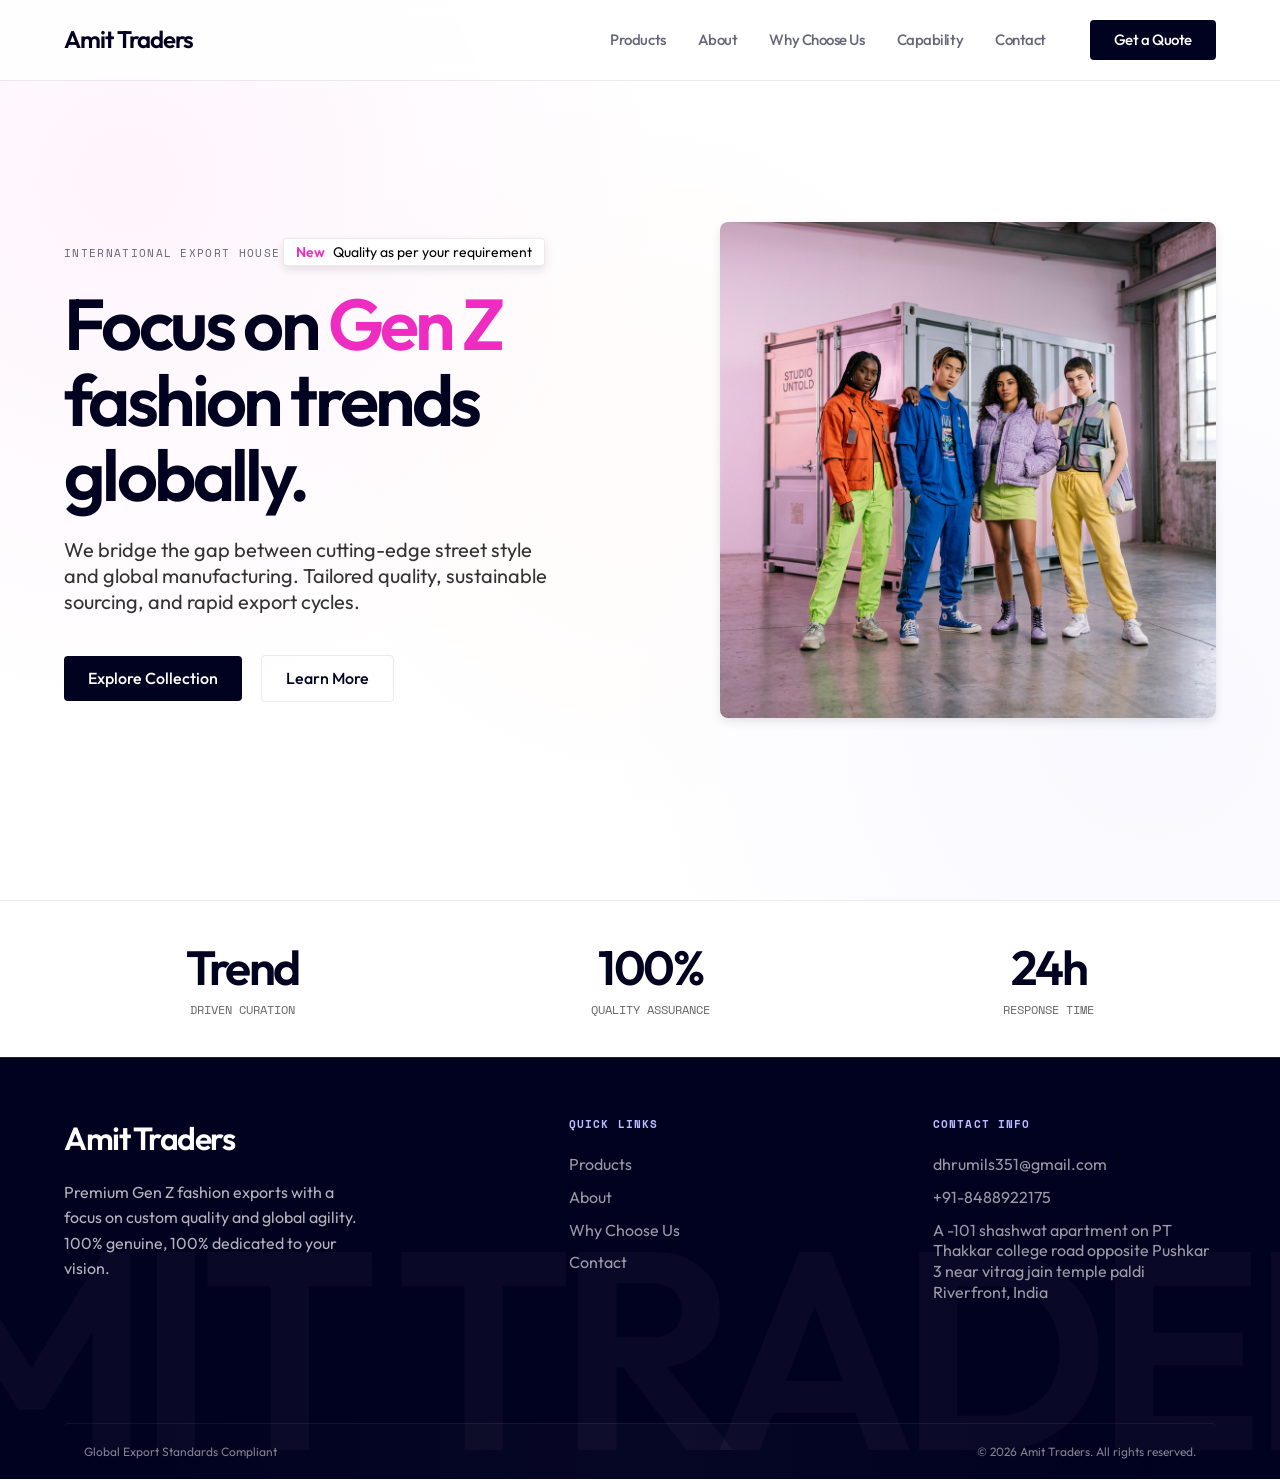
==== index.html @ be4467d7 "Amit Traders Business" ====
<!doctype html>
<html lang="en">
  <head>
    <meta charset="UTF-8" />
    <meta name="viewport" content="width=device-width, initial-scale=1.0" />
    <title>Amit Traders | Premium Gen Z Fashion Exports</title>
    <meta
      name="description"
      content="Leading export business focusing on high-quality Gen Z fashion. Quality as per your requirement, delivered globally."
    />
    <link rel="icon" type="image/png" href="assets/favicon.ico">
    <link rel="stylesheet" href="index.css" />
  </head>

  <body>
    <nav>
      <div class="logo">
        <a href="index.html" style="text-decoration: none; color: inherit"
          >Amit Traders</a
        >
      </div>
      <div class="nav-links">
        <a href="products.html">Products</a>
        <a href="about.html">About</a>
        <a href="why-choose-us.html">Why Choose Us</a>
        <a href="export-capability.html">Capability</a>
        <a href="contact.html">Contact</a>
        <a href="contact.html" class="btn btn-primary">Get a Quote</a>
      </div>
    </nav>

    <main>
      <section class="hero">
        <div class="hero-content">
          <div class="hero-text animate-on-scroll">
            <div class="mono-label">International Export House</div>
            <div class="quality-badge">
              <span>New</span> Quality as per your requirement
            </div>
            <h1>
              Focus on
              <span style="color: var(--color-magenta)">Gen Z</span> fashion
              trends globally.
            </h1>
            <p>
              We bridge the gap between cutting-edge street style and global
              manufacturing. Tailored quality, sustainable sourcing, and rapid
              export cycles.
            </p>
            <div class="hero-btns">
              <a href="#explore" class="btn btn-primary">Explore Collection</a>
              <a href="#about" class="btn btn-secondary">Learn More</a>
            </div>
          </div>
          <div class="hero-image-container animate-on-scroll scale-up">
            <img
              src="assets/hero_fashion.png"
              alt="Modern Gen Z fashion models in aesthetic setting"
              id="hero-img"
            />
          </div>
        </div>
      </section>

      <section class="stats-bar animate-on-scroll">
        <div class="stats-container stagger-container">
          <div class="stat-item animate-on-scroll">
            <h3>Trend</h3>
            <p>Driven Curation</p>
          </div>
          <div class="stat-item animate-on-scroll">
            <h3>100%</h3>
            <p>Quality Assurance</p>
          </div>
          <div class="stat-item animate-on-scroll">
            <h3>24h</h3>
            <p>Response Time</p>
          </div>
        </div>
      </section>
    </main>

    <footer class="animate-on-scroll">
      <div class="footer-bg-text">AMIT TRADERS</div>
      <div class="footer-container stagger-container">
        <div class="footer-col animate-on-scroll">
          <div class="footer-logo">Amit Traders</div>
          <p class="footer-desc">
            Premium Gen Z fashion exports with a focus on custom quality and
            global agility. 100% genuine, 100% dedicated to your vision.
          </p>
        </div>
        <div class="footer-col animate-on-scroll">
          <h4>Quick Links</h4>
          <ul class="footer-links">
            <li><a href="products.html">Products</a></li>
            <li><a href="about.html">About</a></li>
            <li><a href="why-choose-us.html">Why Choose Us</a></li>
            <li><a href="contact.html">Contact</a></li>
          </ul>
        </div>
        <div class="footer-col animate-on-scroll">
          <h4>Contact Info</h4>
          <p style="opacity: 0.6; margin-bottom: 12px">dhrumils351@gmail.com</p>
          <p style="opacity: 0.6; margin-bottom: 12px">+91-8488922175</p>
          <p style="opacity: 0.6">A -101 shashwat apartment on PT Thakkar college road opposite Pushkar 3 near vitrag jain temple paldi Riverfront, India</p>
        </div>
      </div>
      <div class="footer-bottom animate-on-scroll">
        <div>Global Export Standards Compliant</div>
        <div>© 2026 Amit Traders. All rights reserved.</div>
      </div>
    </footer>

    <script src="index.js"></script>
  </body>
</html>
---- index.css ----
@import url("https://fonts.googleapis.com/css2?family=Outfit:wght@400;500;600&family=Space+Mono:wght@400;700&display=swap");

:root {
    --color-white: #ffffff;
    --color-dark-blue: #010120;
    --color-magenta: #ef2cc1;
    --color-orange: #fc4c02;
    --color-lavender: #bdbbff;
    --color-border-light: rgba(0, 0, 0, 0.08);
    --color-border-dark: rgba(255, 255, 255, 0.12);
    --shadow-blue: rgba(1, 1, 32, 0.1) 0px 4px 10px;
    --glass-light: rgba(255, 255, 255, 0.12);
    --font-primary: "Outfit", sans-serif;
    --font-mono: "Space Mono", monospace;
}

* {
    margin: 0;
    padding: 0;
    box-sizing: border-box;
}

body {
    font-family: var(--font-primary);
    background-color: var(--color-white);
    color: #000;
    line-height: 1.3;
    overflow-x: hidden;
}

/* Animation Utility Classes */
.animate-on-scroll {
    opacity: 0;
    transform: translateY(40px);
    transition: all 1s cubic-bezier(0.2, 0.8, 0.2, 1);
    will-change: transform, opacity;
}

.animate-on-scroll.slide-left {
    transform: translateX(-40px);
}

.animate-on-scroll.slide-right {
    transform: translateX(40px);
}

.animate-on-scroll.scale-up {
    transform: scale(0.95);
}

.animate-on-scroll.revealed {
    opacity: 1 !important;
    transform: translate(0, 0) scale(1) !important;
}

/* Typography Utilities */
h1,
h2,
h3,
h4,
.display-text {
    font-weight: 600;
    letter-spacing: -0.05em;
    line-height: 1.1;
    color: var(--color-dark-blue);
}

.mono-label {
    font-family: var(--font-mono);
    text-transform: uppercase;
    font-size: 11px;
    letter-spacing: 0.12em;
    color: var(--color-dark-blue);
    opacity: 0.6;
    margin-bottom: 12px;
    display: inline-block;
}

/* Hero Section */
.hero {
    position: relative;
    min-height: 100vh;
    display: flex;
    align-items: center;
    padding: 120px 5% 80px;
    background:
        radial-gradient(circle at 10% 20%,
            rgba(239, 44, 193, 0.05) 0%,
            transparent 40%),
        radial-gradient(circle at 90% 80%,
            rgba(189, 187, 255, 0.1) 0%,
            transparent 40%),
        radial-gradient(circle at 50% 50%,
            rgba(252, 76, 2, 0.02) 0%,
            transparent 50%);
    overflow: hidden;
}

.hero-content {
    max-width: 1200px;
    margin: 0 auto;
    width: 100%;
    z-index: 2;
    display: grid;
    grid-template-columns: 1.2fr 1fr;
    gap: 60px;
    align-items: center;
}

.hero-text h1 {
    font-size: clamp(3rem, 6vw, 4.5rem);
    line-height: 1.05;
    margin-bottom: 24px;
    color: var(--color-dark-blue);
}

.hero-text p {
    font-size: 1.25rem;
    margin-bottom: 40px;
    opacity: 0.8;
    max-width: 500px;
}

.quality-badge {
    display: inline-flex;
    align-items: center;
    gap: 8px;
    padding: 4px 12px;
    background: var(--color-white);
    border: 1px solid var(--color-border-light);
    border-radius: 4px;
    font-size: 14px;
    margin-bottom: 20px;
    box-shadow: var(--shadow-blue);
}

.quality-badge span {
    color: var(--color-magenta);
    font-weight: 600;
}

/* Buttons */
.btn {
    padding: 12px 24px;
    border-radius: 4px;
    font-size: 16px;
    font-weight: 500;
    cursor: pointer;
    transition: all 0.2s ease;
    text-decoration: none;
    display: inline-block;
}

.btn-primary {
    background-color: var(--color-dark-blue);
    color: var(--color-white);
    border: none;
}

.btn-primary:hover {
    transform: translateY(-2px);
    box-shadow: 0 10px 20px rgba(1, 1, 32, 0.15);
}

.btn-secondary {
    background: transparent;
    color: var(--color-dark-blue);
    border: 1px solid var(--color-border-light);
    margin-left: 16px;
}

/* Image Container */
.hero-image-container {
    position: relative;
    border-radius: 8px;
    overflow: hidden;
    box-shadow: var(--shadow-blue);
}

.hero-image-container img {
    width: 100%;
    height: auto;
    display: block;
    transition: transform 0.5s ease;
}

.hero-image-container:hover img {
    transform: scale(1.05);
}

/* Navigation */
nav {
    position: fixed;
    top: 0;
    left: 0;
    width: 100%;
    padding: 20px 5%;
    display: flex;
    justify-content: space-between;
    align-items: center;
    background: rgba(255, 255, 255, 0.8);
    backdrop-filter: blur(10px);
    z-index: 100;
    border-bottom: 1px solid var(--color-border-light);
}

.logo {
    font-size: 24px;
    font-weight: 600;
    color: var(--color-dark-blue);
    letter-spacing: -1px;
}

.nav-links {
    display: flex;
    gap: 32px;
    align-items: center;
}

.nav-links a {
    text-decoration: none;
    color: var(--color-dark-blue);
    font-size: 15px;
    font-weight: 500;
    opacity: 0.6;
    letter-spacing: -0.03em;
    position: relative;
    padding: 8px 0;
    transition: all 0.3s cubic-bezier(0.2, 0.8, 0.2, 1);
}

.nav-links a::after {
    content: "";
    position: absolute;
    bottom: 0;
    left: 50%;
    width: 0;
    height: 1.5px;
    background: var(--color-magenta);
    transition: all 0.3s cubic-bezier(0.2, 0.8, 0.2, 1);
    transform: translateX(-50%);
}

.nav-links a:hover {
    opacity: 1;
    transform: translateY(-1px);
    color: var(--color-dark-blue);
}

.nav-links a:hover::after {
    width: 100%;
}

.nav-links a.btn-primary {
    color: var(--color-white);
    opacity: 1;
    padding: 10px 24px;
    margin-left: 12px;
}

.nav-links a.btn-primary::after {
    display: none;
}

/* Product Page Styles */
.product-hero {
    padding: 160px 5% 80px;
    background: var(--color-white);
    text-align: center;
}

.product-hero h1 {
    font-size: clamp(2.5rem, 5vw, 3.5rem);
    margin-bottom: 16px;
}

.product-grid {
    max-width: 1200px;
    margin: 0 auto 100px;
    display: grid;
    grid-template-columns: repeat(auto-fill, minmax(300px, 1fr));
    gap: 32px;
    padding: 0 5%;
}

.product-card {
    background: var(--color-white);
    border: 1px solid var(--color-border-light);
    border-radius: 8px;
    overflow: hidden;
    transition: all 0.3s ease;
}

.product-card:hover {
    transform: translateY(-8px);
    box-shadow: var(--shadow-blue);
}

.product-img {
    width: 100%;
    height: 350px;
    object-fit: cover;
    object-position: center bottom;
    border-bottom: 1px solid var(--color-border-light);
}

.product-info {
    padding: 24px;
}

.product-info h3 {
    font-size: 1.25rem;
    margin-bottom: 8px;
    color: var(--color-dark-blue);
}

.product-info p {
    font-size: 0.9rem;
    opacity: 0.7;
    margin-bottom: 16px;
}

.tag {
    display: inline-block;
    padding: 2px 8px;
    font-family: var(--font-mono);
    font-size: 10px;
    text-transform: uppercase;
    background: rgba(0, 0, 0, 0.05);
    border-radius: 4px;
    margin-right: 8px;
}

/* Quality Detail Section (Dark Theme) */
.quality-detail {
    background-color: var(--color-dark-blue);
    color: var(--color-white);
    padding: 100px 5%;
    display: grid;
    grid-template-columns: 1fr 1fr;
    gap: 80px;
    align-items: center;
}

.quality-detail h2 {
    font-size: 3rem;
    margin-bottom: 24px;
    color: var(--color-white);
}

.quality-detail p {
    font-size: 1.1rem;
    opacity: 0.8;
    margin-bottom: 32px;
    line-height: 1.6;
}

.quality-feature {
    display: flex;
    gap: 16px;
    margin-bottom: 24px;
}

.feature-icon {
    width: 40px;
    height: 40px;
    background: var(--glass-light);
    border: 1px solid var(--color-border-dark);
    display: flex;
    align-items: center;
    justify-content: center;
    border-radius: 4px;
    color: var(--color-lavender);
    flex-shrink: 0;
}

.quality-img-wrap {
    border-radius: 8px;
    overflow: hidden;
    border: 1px solid var(--color-border-dark);
}

.quality-img-wrap img {
    width: 100%;
    display: block;
}

/* Stats Section (Preview for Dual World) */
.stats-bar {
    background: var(--color-white);
    padding: 40px 0;
    border-top: 1px solid var(--color-border-light);
}

.stats-container {
    max-width: 1200px;
    margin: 0 auto;
    display: flex;
    justify-content: space-around;
    text-align: center;
}

.stat-item h3 {
    font-size: 3rem;
    color: var(--color-dark-blue);
    margin-bottom: 8px;
}

.stat-item p {
    font-family: var(--font-mono);
    font-size: 12px;
    text-transform: uppercase;
    opacity: 0.6;
}

/* Responsive */
@media (max-width: 991px) {
    .hero-content {
        grid-template-columns: 1fr;
        text-align: center;
        gap: 40px;
    }

    .hero-text p {
        margin: 0 auto 40px;
    }

    .nav-links {
        display: none;
    }
}

/* About Page Specific Styles */
.about-hero {
    padding: 160px 5% 100px;
    background: var(--color-white);
    text-align: center;
    max-width: 900px;
    margin: 0 auto;
}

.about-hero h1 {
    font-size: clamp(2.5rem, 6vw, 4rem);
    margin-bottom: 24px;
}

.about-grid {
    display: grid;
    grid-template-columns: 1fr 1fr;
    gap: 80px;
    padding: 80px 5%;
    max-width: 1200px;
    margin: 0 auto;
    align-items: center;
}

.about-text h2 {
    font-size: 2.5rem;
    margin-bottom: 24px;
    color: var(--color-dark-blue);
}

.about-text p {
    font-size: 1.1rem;
    opacity: 0.8;
    margin-bottom: 24px;
    line-height: 1.6;
}

.mission-grid {
    display: grid;
    grid-template-columns: repeat(auto-fit, minmax(250px, 1fr));
    gap: 24px;
    padding: 80px 5%;
    background: #fafafa;
}

.mission-card {
    background: var(--color-white);
    padding: 40px;
    border: 1px solid var(--color-border-light);
    border-radius: 8px;
    transition: transform 0.3s ease;
}

.mission-card:hover {
    transform: translateY(-10px);
    box-shadow: var(--shadow-blue);
}

.mission-card h3 {
    font-size: 1.5rem;
    margin-bottom: 16px;
    color: var(--color-dark-blue);
}

.trust-highlight {
    color: var(--color-magenta);
    font-weight: 600;
}


/* Why Choose Us Page Styles */
.why-hero {
    padding: 160px 5% 100px;
    background: var(--color-white);
    display: grid;
    grid-template-columns: 1fr 1fr;
    gap: 80px;
    align-items: center;
    max-width: 1200px;
    margin: 0 auto;
}

.feature-grid {
    display: grid;
    grid-template-columns: repeat(auto-fit, minmax(300px, 1fr));
    gap: 32px;
    padding: 80px 5%;
    max-width: 1200px;
    margin: 0 auto;
}

.feature-card {
    background: var(--color-white);
    padding: 40px;
    border: 1px solid var(--color-border-light);
    border-radius: 8px;
    transition: all 0.3s ease;
    position: relative;
    overflow: hidden;
}

.feature-card::before {
    content: " ";
    position: absolute;
    top: 0;
    left: 0;
    width: 4px;
    height: 100%;
    background: var(--color-magenta);
    opacity: 0;
    transition: opacity 0.3s;
}

.feature-card:hover {
    transform: translateY(-8px);
    box-shadow: var(--shadow-blue);
}

.feature-card:hover::before {
    opacity: 1;
}

.feature-card h3 {
    font-size: 1.5rem;
    margin-bottom: 16px;
    color: var(--color-dark-blue);
}

.workflow-section {
    background: var(--color-dark-blue);
    color: var(--color-white);
    padding: 100px 5%;
    text-align: center;
}

.workflow-grid {
    display: grid;
    grid-template-columns: repeat(3, 1fr);
    gap: 40px;
    max-width: 1000px;
    margin: 60px auto 0;
}

.workflow-item h4 {
    font-family: var(--font-mono);
    color: var(--color-lavender);
    margin-bottom: 12px;
    font-size: 14px;
}

.why-hero h1 {
    font-size: clamp(3rem, 7vw, 4.5rem);
    margin-bottom: 32px;
    line-height: 1.05;
}

.why-text p {
    font-size: 1.25rem;
    line-height: 1.5;
    opacity: 0.8;
    margin-bottom: 48px;
    max-width: 550px;
}


/* Footer Styles */
footer {
    background-color: var(--color-dark-blue);
    color: var(--color-white);
    padding: 60px 5% 40px;
    position: relative;
    overflow: hidden;
    border-top: 1px solid var(--color-border-dark);
}

.footer-container {
    display: grid;
    grid-template-columns: 1.5fr 1fr 1fr;
    gap: 80px;
    max-width: 1200px;
    margin: 0 auto;
    position: relative;
    z-index: 2;
}

.footer-logo {
    font-size: 32px;
    font-weight: 600;
    margin-bottom: 20px;
    letter-spacing: -1.5px;
}

.footer-desc {
    opacity: 0.7;
    line-height: 1.6;
    max-width: 300px;
}

.footer-col h4 {
    color: var(--color-lavender);
    margin-bottom: 24px;
    font-family: var(--font-mono);
    text-transform: uppercase;
    font-size: 11px;
    letter-spacing: 0.1em;
}

.footer-links {
    list-style: none;
}

.footer-links li {
    margin-bottom: 12px;
}

.footer-links a {
    color: var(--color-white);
    text-decoration: none;
    opacity: 0.6;
    transition: opacity 0.2s;
}

.footer-links a:hover {
    opacity: 1;
}

.footer-bottom {
    border-top: 1px solid var(--color-border-dark);
    margin-top: 80px;
    padding-top: 40px;
    display: flex;
    justify-content: space-between;
    font-size: 12px;
    opacity: 0.5;
    max-width: 1200px;
    margin-left: auto;
    margin-right: auto;
}

@media (max-width: 768px) {
    .footer-container {
        grid-template-columns: 1fr;
        gap: 40px;
    }

    .footer-bottom {
        flex-direction: column;
        gap: 20px;
        text-align: center;
    }
}


/* Enhanced Animated Footer */
.footer-bg-text {
    position: absolute;
    bottom: -50px;
    left: 50%;
    transform: translateX(-50%);
    font-size: 22vw;
    font-weight: 600;
    color: rgba(255, 255, 255, 0.03);
    white-space: nowrap;
    pointer-events: none;
    letter-spacing: -0.05em;
    z-index: 1;
    user-select: none;
}

.footer-col {
    position: relative;
    z-index: 2;
}

.footer-links a {
    position: relative;
    display: inline-block;
    transition: all 0.3s cubic-bezier(0.2, 0.8, 0.2, 1);
}

.footer-links a:hover {
    transform: translateX(8px);
    opacity: 1 !important;
}

.footer-links a::after {
    content: " ";
    position: absolute;
    bottom: -2px;
    left: 0;
    width: 0;
    height: 1px;
    background: var(--color-magenta);
    transition: width 0.3s ease;
}

.footer-links a:hover::after {
    width: 100%;
}

.footer-bottom {
    position: relative;
    z-index: 2;
    background: linear-gradient(to right, transparent, rgba(255, 255, 255, 0.05), transparent);
    padding: 20px;
    border-radius: 4px;
}
/* Export Capability Page Styles */
.capability-hero {
    padding: 160px 5% 100px;
    background: var(--color-white);
    display: grid;
    grid-template-columns: 1.2fr 1fr;
    gap: 80px;
    align-items: center;
    max-width: 1200px;
    margin: 0 auto;
}

.readiness-section {
    background: var(--color-dark-blue);
    color: var(--color-white);
    padding: 100px 5%;
}

.readiness-grid {
    display: grid;
    grid-template-columns: repeat(auto-fit, minmax(280px, 1fr));
    gap: 24px;
    max-width: 1200px;
    margin: 60px auto 0;
}

.capability-card {
    background: var(--glass-light);
    border: 1px solid var(--color-border-dark);
    padding: 40px;
    border-radius: 8px;
    transition: all 0.3s ease;
}

.capability-card:hover {
    background: rgba(255, 255, 255, 0.08);
    transform: translateY(-5px);
}

.capability-card h3 {
    color: var(--color-lavender);
    margin-bottom: 16px;
    font-size: 1.5rem;
}

.workflow-highlight {
    background: linear-gradient(90deg, var(--color-magenta), var(--color-orange));
    -webkit-background-clip: text;
    background-clip: text;
    -webkit-text-fill-color: transparent;
    font-weight: 600;
}


/* Contact & Inquiry Page Styles */
.contact-hero {
    padding: 160px 5% 60px;
    background: var(--color-white);
    text-align: center;
}

.contact-layout {
    display: grid;
    grid-template-columns: 1fr 1.5fr;
    gap: 80px;
    max-width: 1200px;
    margin: 0 auto 100px;
    padding: 0 5%;
}

.contact-info-panel {
    background: var(--color-dark-blue);
    color: var(--color-white);
    padding: 60px;
    border-radius: 8px;
}

.contact-method {
    margin-bottom: 40px;
}

.contact-method h4 {
    color: var(--color-lavender);
    font-family: var(--font-mono);
    font-size: 11px;
    text-transform: uppercase;
    margin-bottom: 12px;
}

.contact-method p {
    font-size: 1.5rem;
    font-weight: 500;
}

.inquiry-form-card {
    padding: 60px;
    background: var(--color-white);
    border: 1px solid var(--color-border-light);
    border-radius: 8px;
    box-shadow: var(--shadow-blue);
}

.form-group {
    margin-bottom: 24px;
}

.form-group label {
    display: block;
    font-family: var(--font-mono);
    font-size: 11px;
    text-transform: uppercase;
    margin-bottom: 8px;
    opacity: 0.6;
}

.form-group input, 
.form-group textarea,
.form-group select {
    width: 100%;
    padding: 14px;
    border: 1px solid var(--color-border-light);
    border-radius: 4px;
    font-family: var(--font-primary);
    font-size: 16px;
    transition: border-color 0.3s;
}

.form-group input:focus,
.form-group textarea:focus {
    outline: none;
    border-color: var(--color-magenta);
}

@media (max-width: 991px) {
    .contact-layout {
        grid-template-columns: 1fr;
        gap: 40px;
    }
}


/* Contact Hero Typography Refinement */
.contact-hero h1 {
    font-size: clamp(3rem, 7vw, 4.5rem);
    margin-bottom: 24px;
    line-height: 1.05;
}

.contact-hero p {
    font-size: 1.25rem;
    line-height: 1.7;
    opacity: 0.7;
    max-width: 600px;
    margin: 0 auto;
    letter-spacing: 0.01em;
}
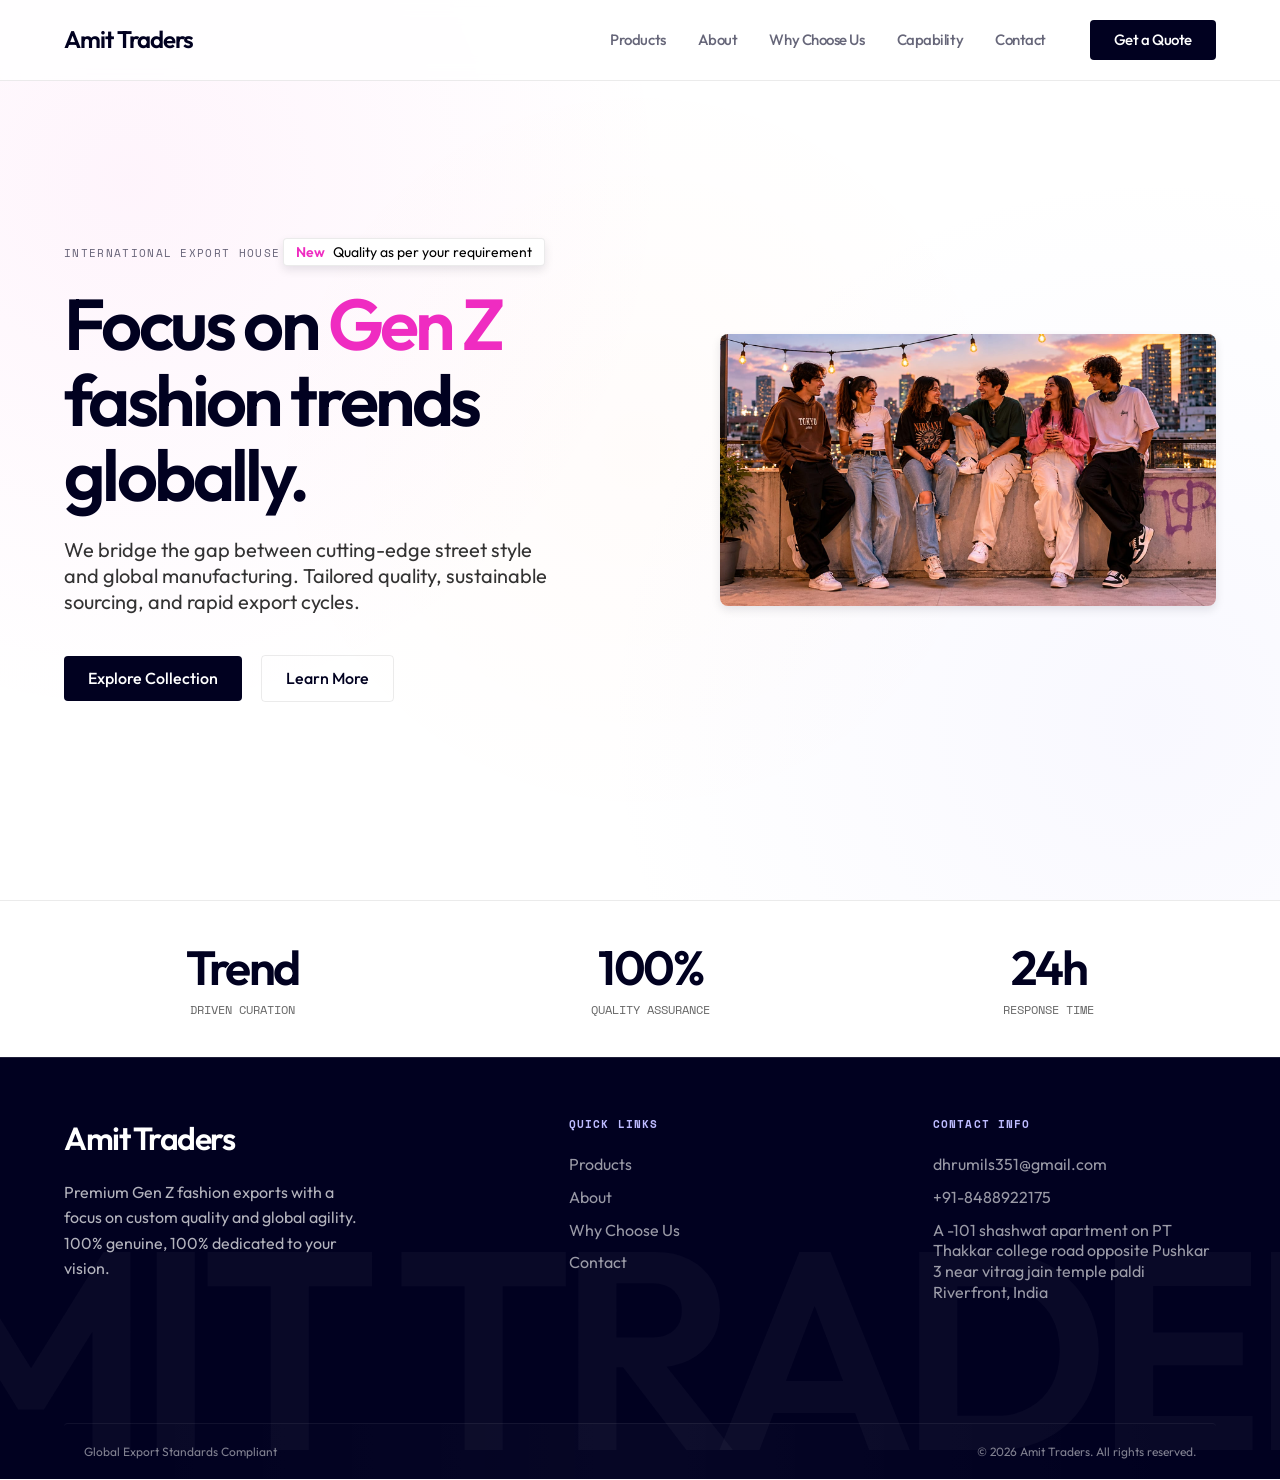
==== commit 8a3282e8: "Updated the Product section" ====
--- a/index.html
+++ b/index.html
@@ -18,6 +18,11 @@
         <a href="index.html" style="text-decoration: none; color: inherit"
           >Amit Traders</a
         >
+      </div>
+      <div class="menu-toggle">
+        <span></span>
+        <span></span>
+        <span></span>
       </div>
       <div class="nav-links">
         <a href="products.html">Products</a>
@@ -54,7 +59,7 @@
           </div>
           <div class="hero-image-container animate-on-scroll scale-up">
             <img
-              src="assets/hero_fashion.png"
+              src="assets/Gen'z_Hero.jpeg"
               alt="Modern Gen Z fashion models in aesthetic setting"
               id="hero-img"
             />
--- a/index.css
+++ b/index.css
@@ -262,6 +262,36 @@
     display: none;
 }
 
+/* Mobile Menu Toggle */
+.menu-toggle {
+    display: none;
+    flex-direction: column;
+    gap: 6px;
+    cursor: pointer;
+    z-index: 1001;
+    padding: 10px;
+}
+
+.menu-toggle span {
+    display: block;
+    width: 28px;
+    height: 2px;
+    background-color: var(--color-dark-blue);
+    transition: all 0.3s cubic-bezier(0.2, 0.8, 0.2, 1);
+}
+
+.menu-toggle.active span:nth-child(1) {
+    transform: translateY(8px) rotate(45deg);
+}
+
+.menu-toggle.active span:nth-child(2) {
+    opacity: 0;
+}
+
+.menu-toggle.active span:nth-child(3) {
+    transform: translateY(-8px) rotate(-45deg);
+}
+
 /* Product Page Styles */
 .product-hero {
     padding: 160px 5% 80px;
@@ -296,14 +326,6 @@
     box-shadow: var(--shadow-blue);
 }
 
-.product-img {
-    width: 100%;
-    height: 350px;
-    object-fit: cover;
-    object-position: center bottom;
-    border-bottom: 1px solid var(--color-border-light);
-}
-
 .product-info {
     padding: 24px;
 }
@@ -320,15 +342,157 @@
     margin-bottom: 16px;
 }
 
-.tag {
-    display: inline-block;
-    padding: 2px 8px;
+.product-img-container {
+    width: 100%;
+    height: 350px;
+    position: relative;
+    overflow: hidden;
+    background-color: #f7f7f9;
+    cursor: pointer;
+    border-bottom: 1px solid var(--color-border-light);
+}
+
+.product-img {
+    width: 100%;
+    height: 100%;
+    object-fit: cover;
+    object-position: center 15%; /* Cropped bottom slightly to remove watermark and focus on fit */
+    transition: opacity 0.3s cubic-bezier(0.4, 0, 0.2, 1), 
+                transform 0.5s cubic-bezier(0.2, 0.8, 0.2, 1),
+                filter 0.4s ease;
+}
+
+.product-img-container:hover .product-img {
+    transform: scale(1.03);
+}
+
+.product-img.switching {
+    opacity: 0.2;
+    transform: scale(0.97);
+}
+
+.color-badge-overlay {
+    position: absolute;
+    top: 16px;
+    left: 16px;
+    background: rgba(1, 1, 32, 0.8);
+    backdrop-filter: blur(8px);
+    -webkit-backdrop-filter: blur(8px);
+    color: var(--color-white);
+    padding: 6px 12px;
+    border-radius: 20px;
     font-family: var(--font-mono);
     font-size: 10px;
     text-transform: uppercase;
-    background: rgba(0, 0, 0, 0.05);
+    letter-spacing: 0.08em;
+    font-weight: 700;
+    box-shadow: 0 4px 12px rgba(0, 0, 0, 0.15);
+    border: 1px solid rgba(255, 255, 255, 0.1);
+    z-index: 5;
+    pointer-events: none;
+    transition: all 0.3s ease;
+}
+
+.image-overlay-hint {
+    position: absolute;
+    inset: 0;
+    background: rgba(1, 1, 32, 0.25);
+    display: flex;
+    align-items: center;
+    justify-content: center;
+    opacity: 0;
+    transition: opacity 0.3s ease;
+    z-index: 4;
+}
+
+.product-img-container:hover .image-overlay-hint {
+    opacity: 1;
+}
+
+.image-overlay-hint span {
+    background: rgba(255, 255, 255, 0.9);
+    color: var(--color-dark-blue);
+    padding: 8px 16px;
+    border-radius: 30px;
+    font-size: 12px;
+    font-weight: 600;
+    letter-spacing: -0.01em;
+    transform: translateY(15px);
+    transition: transform 0.3s cubic-bezier(0.2, 0.8, 0.2, 1);
+    box-shadow: 0 4px 15px rgba(0, 0, 0, 0.15);
+    display: inline-flex;
+    align-items: center;
+    gap: 6px;
+}
+
+.product-img-container:hover .image-overlay-hint span {
+    transform: translateY(0);
+}
+
+.tag-row {
+    margin-bottom: 12px;
+    display: flex;
+    flex-wrap: wrap;
+    gap: 6px;
+}
+
+.tag {
+    display: inline-block;
+    padding: 3px 10px;
+    font-family: var(--font-mono);
+    font-size: 9px;
+    text-transform: uppercase;
+    background: rgba(1, 1, 32, 0.05);
     border-radius: 4px;
-    margin-right: 8px;
+    font-weight: 700;
+    letter-spacing: 0.05em;
+    color: var(--color-dark-blue);
+}
+
+.swatches-section {
+    border-top: 1px solid var(--color-border-light);
+    padding-top: 18px;
+    margin-top: 18px;
+    display: flex;
+    align-items: center;
+    justify-content: space-between;
+    gap: 12px;
+}
+
+.swatches-label {
+    font-size: 13px;
+    font-weight: 500;
+    opacity: 0.7;
+    color: var(--color-dark-blue);
+}
+
+.color-swatches {
+    display: flex;
+    gap: 8px;
+    align-items: center;
+}
+
+.swatch-btn {
+    width: 20px;
+    height: 20px;
+    border-radius: 50%;
+    border: 2px solid var(--color-white);
+    box-shadow: 0 0 0 1px rgba(0, 0, 0, 0.15);
+    cursor: pointer;
+    transition: all 0.25s cubic-bezier(0.2, 0.8, 0.2, 1);
+    position: relative;
+    padding: 0;
+    outline: none;
+}
+
+.swatch-btn:hover {
+    transform: scale(1.2);
+    box-shadow: 0 0 0 1px var(--color-dark-blue);
+}
+
+.swatch-btn.active {
+    transform: scale(1.2);
+    box-shadow: 0 0 0 2px var(--color-magenta);
 }
 
 /* Quality Detail Section (Dark Theme) */
@@ -342,6 +506,19 @@
     align-items: center;
 }
 
+@media (max-width: 991px) {
+    .quality-detail {
+        grid-template-columns: 1fr;
+        gap: 60px;
+        text-align: center;
+    }
+
+    .quality-feature {
+        justify-content: center;
+        text-align: left;
+    }
+}
+
 .quality-detail h2 {
     font-size: 3rem;
     margin-bottom: 24px;
@@ -415,18 +592,73 @@
 
 /* Responsive */
 @media (max-width: 991px) {
+    nav {
+        padding: 15px 5%;
+    }
+
+    .menu-toggle {
+        display: flex;
+    }
+
+    .nav-links {
+        position: fixed;
+        top: 0;
+        right: -100%;
+        width: 80%;
+        height: 100vh;
+        background: var(--color-white);
+        flex-direction: column;
+        justify-content: center;
+        gap: 40px;
+        transition: right 0.5s cubic-bezier(0.2, 0.8, 0.2, 1);
+        box-shadow: -10px 0 30px rgba(0, 0, 0, 0.1);
+        z-index: 1000;
+        padding: 40px;
+    }
+
+    .nav-links.active {
+        right: 0;
+    }
+
+    .nav-links a {
+        font-size: 24px;
+        opacity: 1;
+    }
+
+    .nav-links a.btn-primary {
+        margin-left: 0;
+        width: 100%;
+        text-align: center;
+    }
+
     .hero-content {
         grid-template-columns: 1fr;
         text-align: center;
-        gap: 40px;
+        gap: 60px;
+        padding-top: 40px;
+    }
+
+    .hero-text h1 {
+        font-size: clamp(2.5rem, 8vw, 3.5rem);
     }
 
     .hero-text p {
         margin: 0 auto 40px;
     }
 
-    .nav-links {
-        display: none;
+    .hero-btns {
+        display: flex;
+        flex-direction: column;
+        gap: 16px;
+    }
+
+    .btn-secondary {
+        margin-left: 0;
+    }
+
+    .stats-container {
+        flex-direction: column;
+        gap: 40px;
     }
 }
 
@@ -454,6 +686,14 @@
     align-items: center;
 }
 
+@media (max-width: 991px) {
+    .about-grid {
+        grid-template-columns: 1fr;
+        gap: 60px;
+        text-align: center;
+    }
+}
+
 .about-text h2 {
     font-size: 2.5rem;
     margin-bottom: 24px;
@@ -481,6 +721,12 @@
     border: 1px solid var(--color-border-light);
     border-radius: 8px;
     transition: transform 0.3s ease;
+}
+
+@media (max-width: 768px) {
+    .mission-card {
+        padding: 30px;
+    }
 }
 
 .mission-card:hover {
@@ -510,6 +756,19 @@
     align-items: center;
     max-width: 1200px;
     margin: 0 auto;
+}
+
+@media (max-width: 991px) {
+    .why-hero {
+        grid-template-columns: 1fr;
+        text-align: center;
+        gap: 60px;
+    }
+
+    .why-text p {
+        margin-left: auto;
+        margin-right: auto;
+    }
 }
 
 .feature-grid {
@@ -571,6 +830,12 @@
     gap: 40px;
     max-width: 1000px;
     margin: 60px auto 0;
+}
+
+@media (max-width: 768px) {
+    .workflow-grid {
+        grid-template-columns: 1fr;
+    }
 }
 
 .workflow-item h4 {
@@ -749,6 +1014,14 @@
     margin: 0 auto;
 }
 
+@media (max-width: 991px) {
+    .capability-hero {
+        grid-template-columns: 1fr;
+        text-align: center;
+        gap: 60px;
+    }
+}
+
 .readiness-section {
     background: var(--color-dark-blue);
     color: var(--color-white);
@@ -799,12 +1072,28 @@
 }
 
 .contact-layout {
-    display: grid;
-    grid-template-columns: 1fr 1.5fr;
-    gap: 80px;
     max-width: 1200px;
     margin: 0 auto 100px;
     padding: 0 5%;
+    display: grid;
+    grid-template-columns: 1fr 1.2fr;
+    gap: 80px;
+    align-items: start;
+}
+
+@media (max-width: 991px) {
+    .contact-layout {
+        grid-template-columns: 1fr;
+        gap: 60px;
+    }
+
+    .contact-info-panel, .inquiry-form-card {
+        padding: 40px 20px;
+    }
+
+    .contact-method p {
+        font-size: 1.2rem;
+    }
 }
 
 .contact-info-panel {
@@ -870,13 +1159,6 @@
     border-color: var(--color-magenta);
 }
 
-@media (max-width: 991px) {
-    .contact-layout {
-        grid-template-columns: 1fr;
-        gap: 40px;
-    }
-}
-
 
 /* Contact Hero Typography Refinement */
 .contact-hero h1 {
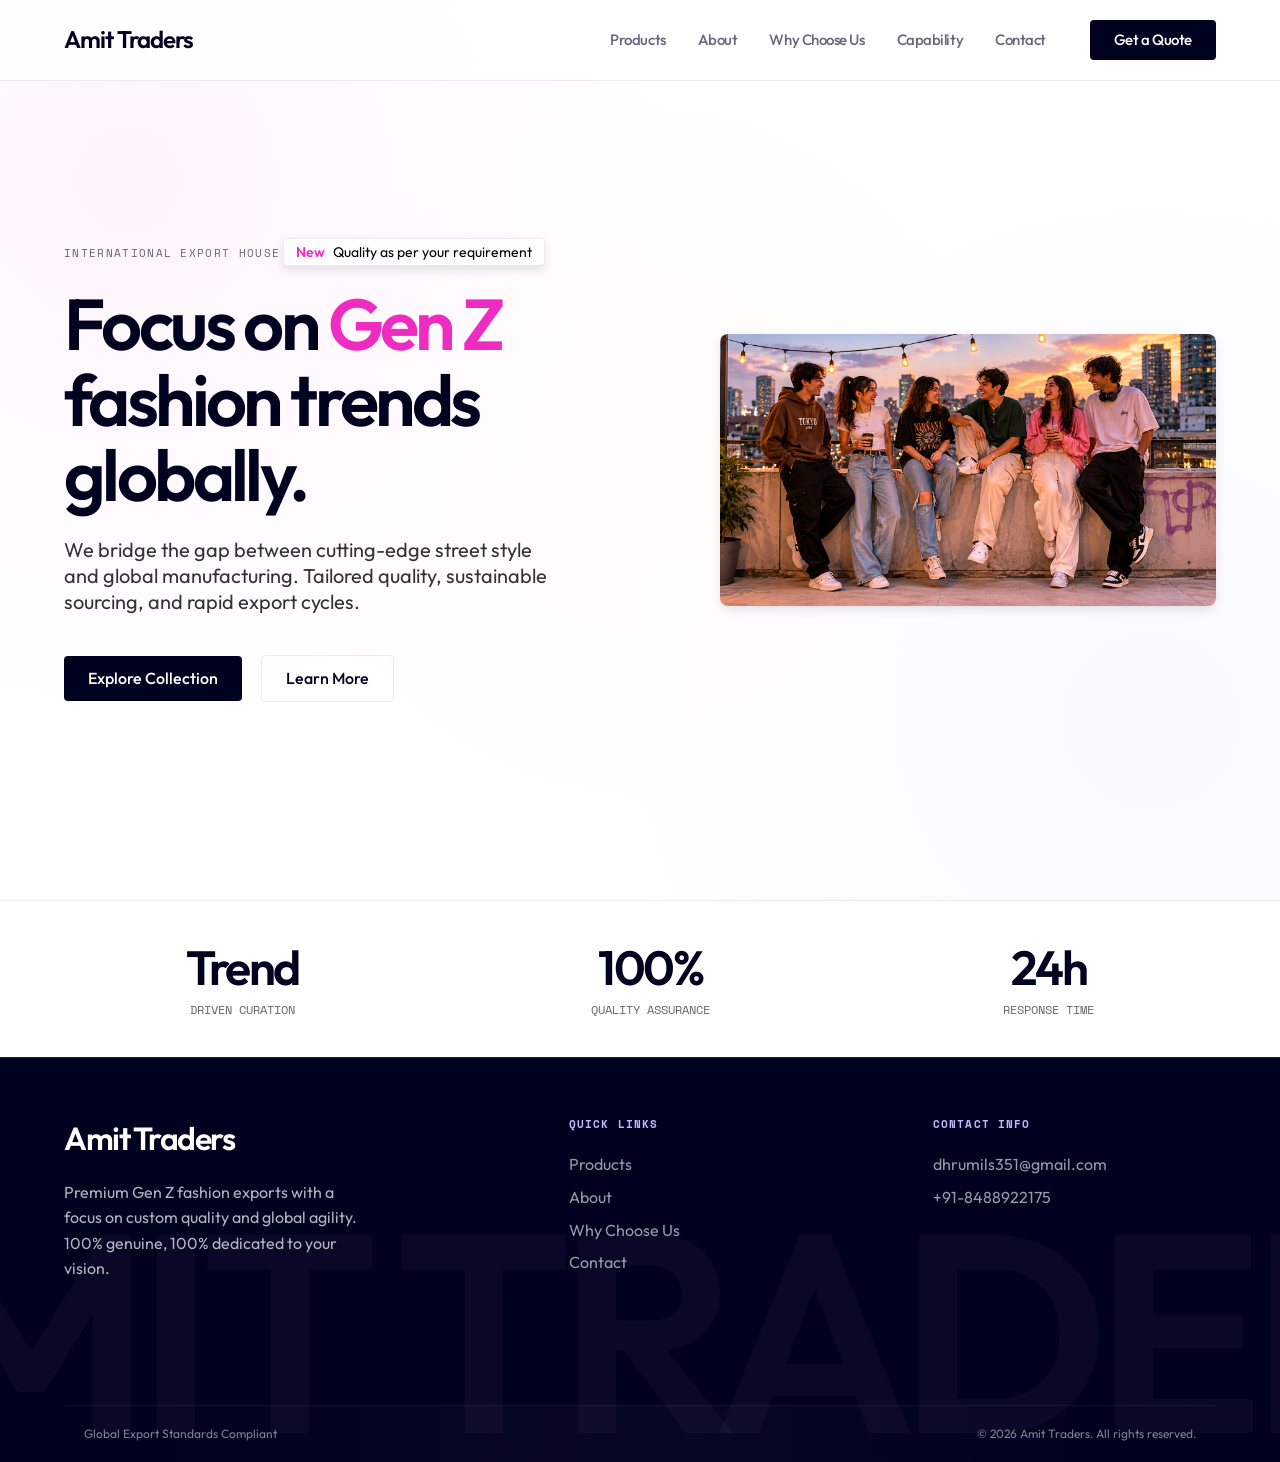
==== commit 1ac9ac86: "Added and Updated some files and images" ====
--- a/index.html
+++ b/index.html
@@ -53,8 +53,8 @@
               export cycles.
             </p>
             <div class="hero-btns">
-              <a href="#explore" class="btn btn-primary">Explore Collection</a>
-              <a href="#about" class="btn btn-secondary">Learn More</a>
+              <a href="products.html" class="btn btn-primary">Explore Collection</a>
+              <a href="about.html" class="btn btn-secondary">Learn More</a>
             </div>
           </div>
           <div class="hero-image-container animate-on-scroll scale-up">
@@ -108,7 +108,6 @@
           <h4>Contact Info</h4>
           <p style="opacity: 0.6; margin-bottom: 12px">dhrumils351@gmail.com</p>
           <p style="opacity: 0.6; margin-bottom: 12px">+91-8488922175</p>
-          <p style="opacity: 0.6">A -101 shashwat apartment on PT Thakkar college road opposite Pushkar 3 near vitrag jain temple paldi Riverfront, India</p>
         </div>
       </div>
       <div class="footer-bottom animate-on-scroll">
--- a/index.css
+++ b/index.css
@@ -449,6 +449,56 @@
     color: var(--color-dark-blue);
 }
 
+/* Style Selector for Baggy Pants */
+.style-selector-section {
+    margin-top: 16px;
+    margin-bottom: 16px;
+    display: flex;
+    flex-direction: column;
+    gap: 8px;
+}
+
+.style-label {
+    font-size: 13px;
+    font-weight: 500;
+    opacity: 0.7;
+    color: var(--color-dark-blue);
+}
+
+.style-tabs {
+    display: flex;
+    background: rgba(1, 1, 32, 0.04);
+    padding: 3px;
+    border-radius: 6px;
+    border: 1px solid var(--color-border-light);
+}
+
+.style-tab-btn {
+    flex: 1;
+    background: transparent;
+    border: none;
+    padding: 8px 12px;
+    font-family: var(--font-primary);
+    font-size: 13px;
+    font-weight: 500;
+    color: var(--color-dark-blue);
+    opacity: 0.6;
+    cursor: pointer;
+    border-radius: 4px;
+    transition: all 0.25s cubic-bezier(0.2, 0.8, 0.2, 1);
+}
+
+.style-tab-btn:hover {
+    opacity: 0.9;
+}
+
+.style-tab-btn.active {
+    background: var(--color-white);
+    color: var(--color-dark-blue);
+    opacity: 1;
+    box-shadow: 0 2px 8px rgba(1, 1, 32, 0.08);
+}
+
 .swatches-section {
     border-top: 1px solid var(--color-border-light);
     padding-top: 18px;
